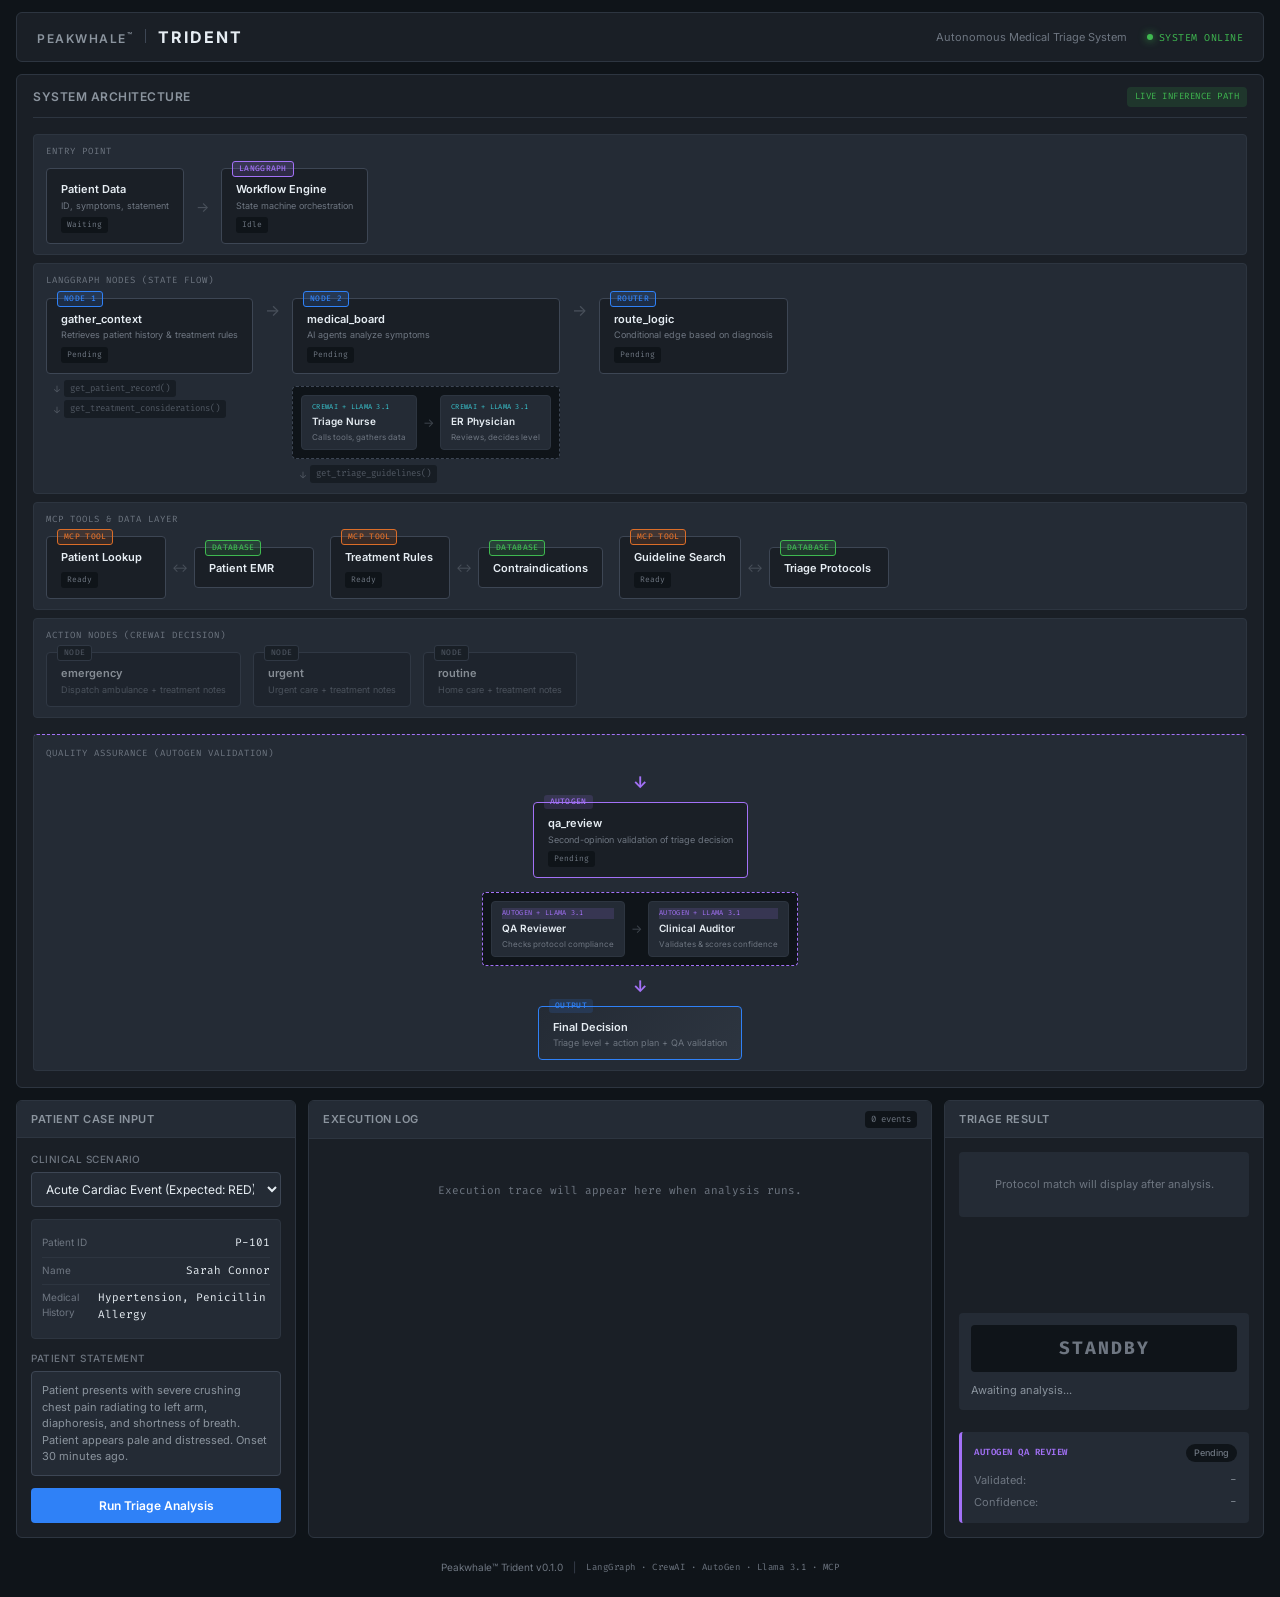
==== src/trident/static/index.html @ a9dff7a3 "Replace the CrewAI and AutoGen pipeline with the new engine The old three-framework stack (LangGraph" ====
<!DOCTYPE html>
<html lang="en">

<head>
    <meta charset="UTF-8">
    <meta name="viewport" content="width=device-width, initial-scale=1.0">
    <title>Peakwhale™ Trident | AI Medical Triage</title>
    <link rel="stylesheet" href="style.css">
    <link href="https://fonts.googleapis.com/css2?family=Inter:wght@300;400;500;600;700&family=Fira+Code:wght@400;500&display=swap" rel="stylesheet">
</head>

<body>
    <div class="app-container">
        <!-- Header -->
        <header>
            <div class="brand">
                <span class="brand-name">PEAKWHALE<sup>™</sup></span>
                <span class="brand-divider"></span>
                <span class="product-name">TRIDENT</span>
            </div>
            <div class="header-meta">
                <span class="header-desc">Autonomous Medical Triage System</span>
                <div class="system-status">
                    <span class="status-light"></span>
                    <span class="status-text">System Online</span>
                </div>
            </div>
        </header>

        <!-- Main Content -->
        <main>
            <!-- Top: Architecture Diagram -->
            <section class="architecture-section">
                <div class="section-title">
                    <h2>System Architecture</h2>
                    <span class="section-badge">Live Inference Path</span>
                </div>

                <div class="architecture-diagram">
                    <!-- Layer 1: Input & Orchestrator -->
                    <div class="arch-layer">
                        <div class="layer-label">Entry Point</div>
                        <div class="layer-content">
                            <div class="arch-block input-block" id="block-input">
                                <div class="block-header">Patient Data</div>
                                <div class="block-desc">ID, symptoms, statement</div>
                                <div class="block-status" id="status-input">Waiting</div>
                            </div>
                            
                            <div class="flow-arrow">→</div>
                            
                            <div class="arch-block orchestrator-block" id="block-orchestrator">
                                <div class="block-tag">LangGraph</div>
                                <div class="block-header">Workflow Engine</div>
                                <div class="block-desc">State machine orchestration</div>
                                <div class="block-status" id="status-orchestrator">Idle</div>
                            </div>
                        </div>
                    </div>

                    <!-- Layer 2: LangGraph Nodes -->
                    <div class="arch-layer nodes-layer">
                        <div class="layer-label">LangGraph Nodes (State Flow)</div>
                        <div class="layer-content nodes-content">
                            <!-- Node 1: Gather Context -->
                            <div class="node-group">
                                <div class="arch-block node-block" id="block-node-context">
                                    <div class="block-tag node-tag">Node 1</div>
                                    <div class="block-header">gather_context</div>
                                    <div class="block-desc">Retrieves patient history & treatment rules</div>
                                    <div class="block-status" id="status-node-context">Pending</div>
                                </div>
                                <div class="node-calls">
                                    <div class="call-item" id="call-patient-record">
                                        <span class="call-arrow">↓</span>
                                        <span class="call-name">get_patient_record()</span>
                                    </div>
                                    <div class="call-item" id="call-treatment">
                                        <span class="call-arrow">↓</span>
                                        <span class="call-name">get_treatment_considerations()</span>
                                    </div>
                                </div>
                            </div>

                            <div class="flow-arrow node-arrow">→</div>

                            <!-- Node 2: Medical Board -->
                            <div class="node-group medical-board-group">
                                <div class="arch-block node-block" id="block-node-medical">
                                    <div class="block-tag node-tag">Node 2</div>
                                    <div class="block-header">medical_board</div>
                                    <div class="block-desc">AI agents analyze symptoms</div>
                                    <div class="block-status" id="status-node-medical">Pending</div>
                                </div>
                                <div class="agents-box">
                                    <div class="agent-item" id="agent-nurse">
                                        <div class="agent-tag">CrewAI + Llama 3.1</div>
                                        <div class="agent-name">Triage Nurse</div>
                                        <div class="agent-desc">Calls tools, gathers data</div>
                                    </div>
                                    <div class="agent-arrow">→</div>
                                    <div class="agent-item" id="agent-doctor">
                                        <div class="agent-tag">CrewAI + Llama 3.1</div>
                                        <div class="agent-name">ER Physician</div>
                                        <div class="agent-desc">Reviews, decides level</div>
                                    </div>
                                </div>
                                <div class="node-calls">
                                    <div class="call-item" id="call-guidelines">
                                        <span class="call-arrow">↓</span>
                                        <span class="call-name">get_triage_guidelines()</span>
                                    </div>
                                </div>
                            </div>

                            <div class="flow-arrow node-arrow">→</div>

                            <!-- Node 3: Router -->
                            <div class="node-group">
                                <div class="arch-block node-block router-block" id="block-node-router">
                                    <div class="block-tag node-tag">Router</div>
                                    <div class="block-header">route_logic</div>
                                    <div class="block-desc">Conditional edge based on diagnosis</div>
                                    <div class="block-status" id="status-node-router">Pending</div>
                                </div>
                            </div>
                        </div>
                    </div>

                    <!-- Layer 3: MCP Tools & Databases -->
                    <div class="arch-layer tools-layer">
                        <div class="layer-label">MCP Tools & Data Layer</div>
                        <div class="layer-content tools-content">
                            <div class="tool-group">
                                <div class="arch-block tool-block" id="block-tool-patient">
                                    <div class="block-tag tool-tag">MCP Tool</div>
                                    <div class="block-header">Patient Lookup</div>
                                    <div class="block-status" id="status-tool-patient">Ready</div>
                                </div>
                                <div class="db-arrow">↔</div>
                                <div class="arch-block db-block" id="block-db-patient">
                                    <div class="block-tag db-tag">Database</div>
                                    <div class="block-header">Patient EMR</div>
                                </div>
                            </div>

                            <div class="tool-group">
                                <div class="arch-block tool-block" id="block-tool-treatment">
                                    <div class="block-tag tool-tag">MCP Tool</div>
                                    <div class="block-header">Treatment Rules</div>
                                    <div class="block-status" id="status-tool-treatment">Ready</div>
                                </div>
                                <div class="db-arrow">↔</div>
                                <div class="arch-block db-block" id="block-db-treatment">
                                    <div class="block-tag db-tag">Database</div>
                                    <div class="block-header">Contraindications</div>
                                </div>
                            </div>

                            <div class="tool-group">
                                <div class="arch-block tool-block" id="block-tool-guidelines">
                                    <div class="block-tag tool-tag">MCP Tool</div>
                                    <div class="block-header">Guideline Search</div>
                                    <div class="block-status" id="status-tool-guidelines">Ready</div>
                                </div>
                                <div class="db-arrow">↔</div>
                                <div class="arch-block db-block" id="block-db-guidelines">
                                    <div class="block-tag db-tag">Database</div>
                                    <div class="block-header">Triage Protocols</div>
                                </div>
                            </div>
                        </div>
                    </div>

                    <!-- Layer 4: Action Nodes -->
                    <div class="arch-layer output-layer">
                        <div class="layer-label">Action Nodes (CrewAI Decision)</div>
                        <div class="layer-content output-content">
                            <div class="arch-block action-block red-action" id="block-action-red">
                                <div class="block-tag action-tag">Node</div>
                                <div class="block-header">emergency</div>
                                <div class="block-desc">Dispatch ambulance + treatment notes</div>
                            </div>
                            <div class="arch-block action-block yellow-action" id="block-action-yellow">
                                <div class="block-tag action-tag">Node</div>
                                <div class="block-header">urgent</div>
                                <div class="block-desc">Urgent care + treatment notes</div>
                            </div>
                            <div class="arch-block action-block green-action" id="block-action-green">
                                <div class="block-tag action-tag">Node</div>
                                <div class="block-header">routine</div>
                                <div class="block-desc">Home care + treatment notes</div>
                            </div>
                        </div>
                    </div>

                    <!-- Layer 5: AutoGen QA Review -->
                    <div class="arch-layer qa-layer">
                        <div class="layer-label">Quality Assurance (AutoGen Validation)</div>
                        <div class="layer-content qa-content">
                            <div class="qa-flow-arrow">↓</div>
                            <div class="node-group qa-group">
                                <div class="arch-block node-block qa-block" id="block-qa-review">
                                    <div class="block-tag autogen-tag">AutoGen</div>
                                    <div class="block-header">qa_review</div>
                                    <div class="block-desc">Second-opinion validation of triage decision</div>
                                    <div class="block-status" id="status-qa-review">Pending</div>
                                </div>
                                <div class="agents-box autogen-agents">
                                    <div class="agent-item" id="agent-qa-reviewer">
                                        <div class="agent-tag autogen-agent-tag">AutoGen + Llama 3.1</div>
                                        <div class="agent-name">QA Reviewer</div>
                                        <div class="agent-desc">Checks protocol compliance</div>
                                    </div>
                                    <div class="agent-arrow">→</div>
                                    <div class="agent-item" id="agent-auditor">
                                        <div class="agent-tag autogen-agent-tag">AutoGen + Llama 3.1</div>
                                        <div class="agent-name">Clinical Auditor</div>
                                        <div class="agent-desc">Validates & scores confidence</div>
                                    </div>
                                </div>
                            </div>
                            <div class="qa-flow-arrow">↓</div>
                            <div class="arch-block output-block" id="block-output">
                                <div class="block-tag output-tag">Output</div>
                                <div class="block-header">Final Decision</div>
                                <div class="block-desc">Triage level + action plan + QA validation</div>
                            </div>
                        </div>
                    </div>
                </div>
            </section>

            <!-- Bottom: Control & Results -->
            <section class="control-section">
                <!-- Left: Input Controls -->
                <div class="panel input-panel">
                    <div class="panel-header">
                        <h3>Patient Case Input</h3>
                    </div>
                    <div class="panel-content">
                        <div class="form-group">
                            <label>Clinical Scenario</label>
                            <select id="scenario-select">
                                <option value="cardiac">Acute Cardiac Event (Expected: RED)</option>
                                <option value="respiratory">Respiratory Distress (Expected: YELLOW)</option>
                                <option value="dermatology">Dermatological Issue (Expected: GREEN)</option>
                            </select>
                        </div>

                        <div class="patient-card">
                            <div class="patient-row">
                                <span class="patient-label">Patient ID</span>
                                <span class="patient-value" id="display-patient-id">P-101</span>
                            </div>
                            <div class="patient-row">
                                <span class="patient-label">Name</span>
                                <span class="patient-value" id="display-patient-name">Sarah Connor</span>
                            </div>
                            <div class="patient-row">
                                <span class="patient-label">Medical History</span>
                                <span class="patient-value" id="display-patient-history">Hypertension, Penicillin Allergy</span>
                            </div>
                        </div>

                        <div class="form-group">
                            <label>Patient Statement</label>
                            <div class="statement-box" id="symptoms-text">
                                Select a scenario to view patient statement...
                            </div>
                        </div>

                        <button id="analyze-btn" class="primary-btn">
                            Run Triage Analysis
                        </button>
                    </div>
                </div>

                <!-- Center: Execution Log -->
                <div class="panel log-panel">
                    <div class="panel-header">
                        <h3>Execution Log</h3>
                        <span class="log-badge" id="log-count">0 events</span>
                    </div>
                    <div class="panel-content">
                        <div class="log-container" id="log-container">
                            <div class="log-empty">
                                Execution trace will appear here when analysis runs.
                            </div>
                        </div>
                    </div>
                </div>

                <!-- Right: Results -->
                <div class="panel results-panel">
                    <div class="panel-header">
                        <h3>Triage Result</h3>
                    </div>
                    <div class="panel-content">
                        <div class="result-protocol" id="result-protocol">
                            <div class="protocol-empty">
                                Protocol match will display after analysis.
                            </div>
                        </div>

                        <div class="result-decision" id="result-decision">
                            <div class="decision-level" id="decision-level">STANDBY</div>
                            <div class="decision-action" id="decision-action">
                                Awaiting analysis...
                            </div>
                        </div>

                        <!-- AutoGen QA Review Result -->
                        <div class="qa-result" id="qa-result">
                            <div class="qa-header">
                                <span class="qa-label">AutoGen QA Review</span>
                                <span class="qa-badge" id="qa-badge">Pending</span>
                            </div>
                            <div class="qa-details">
                                <div class="qa-row">
                                    <span class="qa-field">Validated:</span>
                                    <span class="qa-value" id="qa-validated">-</span>
                                </div>
                                <div class="qa-row">
                                    <span class="qa-field">Confidence:</span>
                                    <span class="qa-value" id="qa-confidence">-</span>
                                </div>
                            </div>
                        </div>
                    </div>
                </div>
            </section>
        </main>

        <!-- Footer -->
        <footer>
            <span class="footer-text">Peakwhale™ Trident v0.1.0</span>
            <span class="footer-divider">|</span>
            <span class="footer-tech">LangGraph · CrewAI · AutoGen · Llama 3.1 · MCP</span>
        </footer>
    </div>

    <script src="app.js"></script>
</body>

</html>
---- src/trident/static/style.css ----
:root {
    --bg-primary: #0f1419;
    --bg-secondary: #1a1f26;
    --bg-tertiary: #242b35;
    --bg-elevated: #2d3540;
    
    --border-primary: #3d4654;
    --border-secondary: #2d3540;
    
    --text-primary: #e6edf3;
    --text-secondary: #8b949e;
    --text-muted: #6e7681;
    
    --accent-blue: #2f81f7;
    --accent-blue-dim: rgba(47, 129, 247, 0.15);
    
    --status-red: #f85149;
    --status-red-dim: rgba(248, 81, 73, 0.15);
    --status-yellow: #d29922;
    --status-yellow-dim: rgba(210, 153, 34, 0.15);
    --status-green: #3fb950;
    --status-green-dim: rgba(63, 185, 80, 0.15);
    
    --tag-purple: #a371f7;
    --tag-purple-dim: rgba(163, 113, 247, 0.15);
    --tag-cyan: #39c5cf;
    --tag-cyan-dim: rgba(57, 197, 207, 0.15);
    --tag-orange: #db6d28;
    --tag-orange-dim: rgba(219, 109, 40, 0.15);
    
    --font-sans: 'Inter', -apple-system, BlinkMacSystemFont, sans-serif;
    --font-mono: 'Fira Code', 'Consolas', monospace;
    
    --radius: 6px;
    --radius-sm: 4px;
}

* {
    box-sizing: border-box;
    margin: 0;
    padding: 0;
}

body {
    background: var(--bg-primary);
    color: var(--text-primary);
    font-family: var(--font-sans);
    font-size: 14px;
    line-height: 1.5;
    min-height: 100vh;
}

.app-container {
    max-width: 1800px;
    margin: 0 auto;
    padding: 12px 16px;
    min-height: 100vh;
    display: flex;
    flex-direction: column;
    gap: 12px;
}

/* Header */
header {
    display: flex;
    justify-content: space-between;
    align-items: center;
    padding: 12px 20px;
    background: var(--bg-secondary);
    border: 1px solid var(--border-secondary);
    border-radius: var(--radius);
}

.brand {
    display: flex;
    align-items: baseline;
    gap: 8px;
}

.brand-name {
    font-size: 12px;
    font-weight: 600;
    letter-spacing: 1.5px;
    color: var(--text-secondary);
}

.brand-name sup {
    font-size: 8px;
    vertical-align: super;
}

.brand-divider {
    width: 1px;
    height: 14px;
    background: var(--border-primary);
    margin: 0 4px;
}

.product-name {
    font-size: 16px;
    font-weight: 700;
    letter-spacing: 2px;
    color: var(--text-primary);
}

.header-meta {
    display: flex;
    align-items: center;
    gap: 20px;
}

.header-desc {
    font-size: 11px;
    color: var(--text-muted);
}

.system-status {
    display: flex;
    align-items: center;
    gap: 6px;
}

.status-light {
    width: 6px;
    height: 6px;
    background: var(--status-green);
    border-radius: 50%;
    box-shadow: 0 0 8px var(--status-green);
}

.status-text {
    font-family: var(--font-mono);
    font-size: 10px;
    color: var(--status-green);
    text-transform: uppercase;
    letter-spacing: 0.5px;
}

/* Main */
main {
    flex: 1;
    display: flex;
    flex-direction: column;
    gap: 12px;
}

/* Architecture Section */
.architecture-section {
    background: var(--bg-secondary);
    border: 1px solid var(--border-secondary);
    border-radius: var(--radius);
    padding: 12px 16px;
}

.section-title {
    display: flex;
    align-items: center;
    justify-content: space-between;
    margin-bottom: 12px;
    padding-bottom: 10px;
    border-bottom: 1px solid var(--border-secondary);
}

.section-title h2 {
    font-size: 12px;
    font-weight: 600;
    color: var(--text-secondary);
    text-transform: uppercase;
    letter-spacing: 0.5px;
}

.section-badge {
    font-family: var(--font-mono);
    font-size: 9px;
    padding: 3px 8px;
    background: var(--status-green-dim);
    color: var(--status-green);
    border-radius: var(--radius-sm);
    text-transform: uppercase;
    letter-spacing: 0.5px;
}

/* Architecture Diagram - Layered */
.architecture-diagram {
    display: flex;
    flex-direction: column;
    gap: 8px;
    overflow-x: auto;
    padding: 4px 0;
}

.arch-layer {
    display: flex;
    flex-direction: column;
    gap: 6px;
    padding: 10px 12px;
    background: var(--bg-tertiary);
    border-radius: var(--radius-sm);
    border: 1px solid var(--border-secondary);
}

.layer-label {
    font-family: var(--font-mono);
    font-size: 9px;
    color: var(--text-muted);
    text-transform: uppercase;
    letter-spacing: 1px;
    margin-bottom: 4px;
}

.layer-content {
    display: flex;
    align-items: center;
    gap: 12px;
    flex-wrap: wrap;
}

/* Blocks Base */
.arch-block {
    position: relative;
    background: var(--bg-secondary);
    border: 1px solid var(--border-primary);
    border-radius: var(--radius-sm);
    padding: 10px 14px;
    min-width: 120px;
    transition: all 0.2s ease;
}

.arch-block.active {
    border-color: var(--accent-blue);
    box-shadow: 0 0 0 1px var(--accent-blue), 0 0 15px var(--accent-blue-dim);
}

.block-tag {
    position: absolute;
    top: -8px;
    left: 10px;
    font-family: var(--font-mono);
    font-size: 8px;
    font-weight: 500;
    padding: 1px 6px;
    border-radius: 3px;
    text-transform: uppercase;
    letter-spacing: 0.3px;
}

.block-header {
    font-size: 11px;
    font-weight: 600;
    color: var(--text-primary);
    margin-top: 2px;
}

.block-desc {
    font-size: 9px;
    color: var(--text-muted);
    margin-top: 2px;
    line-height: 1.3;
}

.block-status {
    font-family: var(--font-mono);
    font-size: 8px;
    color: var(--text-muted);
    margin-top: 6px;
    padding: 2px 6px;
    background: var(--bg-primary);
    border-radius: 3px;
    display: inline-block;
}

.arch-block.active .block-status {
    background: var(--accent-blue-dim);
    color: var(--accent-blue);
}

/* Block Types */
.orchestrator-block .block-tag {
    background: var(--tag-purple-dim);
    border: 1px solid var(--tag-purple);
    color: var(--tag-purple);
}

.node-block .block-tag.node-tag {
    background: var(--accent-blue-dim);
    border: 1px solid var(--accent-blue);
    color: var(--accent-blue);
}

.router-block .block-tag {
    background: var(--tag-cyan-dim);
    border: 1px solid var(--tag-cyan);
    color: var(--tag-cyan);
}

.tool-block .block-tag.tool-tag {
    background: var(--tag-orange-dim);
    border: 1px solid var(--tag-orange);
    color: var(--tag-orange);
}

.db-block .block-tag.db-tag {
    background: var(--status-green-dim);
    border: 1px solid var(--status-green);
    color: var(--status-green);
}

.action-block .block-tag.action-tag {
    background: var(--bg-primary);
    border: 1px solid var(--border-primary);
    color: var(--text-muted);
}

/* Flow Arrows */
.flow-arrow {
    font-size: 14px;
    color: var(--text-muted);
    opacity: 0.5;
}

.flow-arrow.active {
    color: var(--accent-blue);
    opacity: 1;
}

.node-arrow {
    font-size: 16px;
}

/* Nodes Layer */
.nodes-content {
    align-items: flex-start;
}

.node-group {
    display: flex;
    flex-direction: column;
    gap: 6px;
}

.node-calls {
    display: flex;
    flex-direction: column;
    gap: 3px;
    padding-left: 8px;
}

.call-item {
    display: flex;
    align-items: center;
    gap: 4px;
    font-family: var(--font-mono);
    font-size: 9px;
    color: var(--text-muted);
    opacity: 0.6;
    transition: all 0.2s;
}

.call-item.active {
    color: var(--tag-orange);
    opacity: 1;
}

.call-arrow {
    font-size: 10px;
}

.call-name {
    background: var(--bg-primary);
    padding: 2px 6px;
    border-radius: 3px;
}

/* Agents Box */
.agents-box {
    display: flex;
    align-items: center;
    gap: 6px;
    margin-top: 6px;
    padding: 8px;
    background: var(--bg-primary);
    border-radius: var(--radius-sm);
    border: 1px dashed var(--border-primary);
}

.agent-item {
    padding: 6px 10px;
    background: var(--bg-tertiary);
    border-radius: var(--radius-sm);
    border: 1px solid var(--border-secondary);
    min-width: 100px;
    transition: all 0.2s;
}

.agent-item.active {
    border-color: var(--tag-cyan);
    box-shadow: 0 0 10px var(--tag-cyan-dim);
}

.agent-tag {
    font-family: var(--font-mono);
    font-size: 7px;
    color: var(--tag-cyan);
    text-transform: uppercase;
    letter-spacing: 0.3px;
    margin-bottom: 2px;
}

.agent-name {
    font-size: 10px;
    font-weight: 600;
    color: var(--text-primary);
}

.agent-desc {
    font-size: 8px;
    color: var(--text-muted);
    margin-top: 2px;
}

.agent-arrow {
    font-size: 12px;
    color: var(--text-muted);
    opacity: 0.5;
}

.agent-arrow.active {
    color: var(--tag-cyan);
    opacity: 1;
}

/* Tools Layer */
.tools-content {
    gap: 16px;
}

.tool-group {
    display: flex;
    align-items: center;
    gap: 6px;
}

.db-arrow {
    font-size: 12px;
    color: var(--text-muted);
    opacity: 0.5;
}

.tool-group.active .db-arrow {
    color: var(--accent-blue);
    opacity: 1;
}

/* Output Layer */
.output-content {
    gap: 12px;
}

.action-block {
    min-width: 140px;
    opacity: 0.5;
    transition: all 0.2s;
}

.action-block.active {
    opacity: 1;
}

.red-action.active {
    border-color: var(--status-red);
    box-shadow: 0 0 15px var(--status-red-dim);
}
.red-action.active .block-header { color: var(--status-red); }

.yellow-action.active {
    border-color: var(--status-yellow);
    box-shadow: 0 0 15px var(--status-yellow-dim);
}
.yellow-action.active .block-header { color: var(--status-yellow); }

.green-action.active {
    border-color: var(--status-green);
    box-shadow: 0 0 15px var(--status-green-dim);
}
.green-action.active .block-header { color: var(--status-green); }

/* Control Section */
.control-section {
    flex: 1;
    display: grid;
    grid-template-columns: 300px 1fr 340px;
    gap: 12px;
    min-height: 0;
}

/* Panels */
.panel {
    background: var(--bg-secondary);
    border: 1px solid var(--border-secondary);
    border-radius: var(--radius);
    display: flex;
    flex-direction: column;
    overflow: hidden;
}

.panel-header {
    display: flex;
    justify-content: space-between;
    align-items: center;
    padding: 10px 14px;
    background: var(--bg-tertiary);
    border-bottom: 1px solid var(--border-secondary);
}

.panel-header h3 {
    font-size: 11px;
    font-weight: 600;
    color: var(--text-secondary);
    text-transform: uppercase;
    letter-spacing: 0.5px;
}

.panel-content {
    flex: 1;
    padding: 14px;
    overflow-y: auto;
}

/* Input Panel */
.input-panel .panel-content {
    display: flex;
    flex-direction: column;
    gap: 12px;
}

.form-group {
    display: flex;
    flex-direction: column;
    gap: 5px;
}

.form-group label {
    font-size: 10px;
    font-weight: 500;
    color: var(--text-muted);
    text-transform: uppercase;
    letter-spacing: 0.5px;
}

.form-group select {
    padding: 8px 10px;
    background: var(--bg-tertiary);
    border: 1px solid var(--border-primary);
    border-radius: var(--radius-sm);
    color: var(--text-primary);
    font-family: var(--font-sans);
    font-size: 12px;
    cursor: pointer;
}

.form-group select:focus {
    outline: none;
    border-color: var(--accent-blue);
}

.patient-card {
    background: var(--bg-tertiary);
    border: 1px solid var(--border-secondary);
    border-radius: var(--radius-sm);
    padding: 10px;
}

.patient-row {
    display: flex;
    justify-content: space-between;
    padding: 5px 0;
    border-bottom: 1px solid var(--border-secondary);
}

.patient-row:last-child {
    border-bottom: none;
}

.patient-label {
    font-size: 10px;
    color: var(--text-muted);
}

.patient-value {
    font-size: 11px;
    color: var(--text-primary);
    font-family: var(--font-mono);
}

.statement-box {
    padding: 10px;
    background: var(--bg-tertiary);
    border: 1px solid var(--border-primary);
    border-radius: var(--radius-sm);
    font-size: 11px;
    line-height: 1.5;
    color: var(--text-secondary);
    min-height: 70px;
}

.primary-btn {
    padding: 10px 14px;
    background: var(--accent-blue);
    border: none;
    border-radius: var(--radius-sm);
    color: white;
    font-family: var(--font-sans);
    font-size: 12px;
    font-weight: 600;
    cursor: pointer;
    transition: all 0.15s;
}

.primary-btn:hover:not(:disabled) {
    background: #1a6edc;
}

.primary-btn:disabled {
    opacity: 0.5;
    cursor: not-allowed;
}

/* Log Panel */
.log-badge {
    font-family: var(--font-mono);
    font-size: 9px;
    padding: 2px 6px;
    background: var(--bg-primary);
    color: var(--text-muted);
    border-radius: var(--radius-sm);
}

.log-container {
    font-family: var(--font-mono);
    font-size: 10px;
    display: flex;
    flex-direction: column;
    gap: 3px;
}

.log-empty {
    color: var(--text-muted);
    text-align: center;
    padding: 30px 16px;
    font-size: 11px;
}

.log-entry {
    display: flex;
    gap: 6px;
    padding: 5px 8px;
    background: var(--bg-tertiary);
    border-radius: var(--radius-sm);
    border-left: 2px solid var(--border-primary);
}

.log-entry.node { border-left-color: var(--accent-blue); }
.log-entry.orchestrator { border-left-color: var(--tag-purple); }
.log-entry.agent { border-left-color: var(--tag-cyan); }
.log-entry.tool { border-left-color: var(--tag-orange); }
.log-entry.data { border-left-color: var(--status-green); }
.log-entry.decision { border-left-color: var(--status-red); }
.log-entry.autogen { border-left-color: var(--tag-purple); }

.log-time {
    color: var(--text-muted);
    min-width: 45px;
}

.log-source {
    font-weight: 500;
    min-width: 90px;
}

.log-entry.node .log-source { color: var(--accent-blue); }
.log-entry.orchestrator .log-source { color: var(--tag-purple); }
.log-entry.agent .log-source { color: var(--tag-cyan); }
.log-entry.tool .log-source { color: var(--tag-orange); }
.log-entry.data .log-source { color: var(--status-green); }
.log-entry.decision .log-source { color: var(--status-red); }
.log-entry.autogen .log-source { color: var(--tag-purple); }

.log-message {
    color: var(--text-secondary);
    flex: 1;
}

/* Results Panel */
.results-panel .panel-content {
    display: flex;
    flex-direction: column;
    gap: 12px;
}

.result-protocol {
    flex: 1;
}

.protocol-empty {
    color: var(--text-muted);
    font-size: 11px;
    text-align: center;
    padding: 24px 16px;
    background: var(--bg-tertiary);
    border-radius: var(--radius-sm);
}

.protocol-card {
    background: var(--bg-tertiary);
    border-radius: var(--radius-sm);
    padding: 12px;
    border-left: 3px solid var(--border-primary);
}

.protocol-card.red { border-left-color: var(--status-red); }
.protocol-card.yellow { border-left-color: var(--status-yellow); }
.protocol-card.green { border-left-color: var(--status-green); }

.protocol-title {
    font-family: var(--font-mono);
    font-size: 10px;
    font-weight: 600;
    margin-bottom: 6px;
    text-transform: uppercase;
    letter-spacing: 0.5px;
}

.protocol-card.red .protocol-title { color: var(--status-red); }
.protocol-card.yellow .protocol-title { color: var(--status-yellow); }
.protocol-card.green .protocol-title { color: var(--status-green); }

.protocol-text {
    font-size: 11px;
    color: var(--text-secondary);
    line-height: 1.4;
    margin-bottom: 10px;
}

.protocol-criteria {
    display: flex;
    flex-direction: column;
    gap: 3px;
}

.criteria-label {
    font-size: 9px;
    color: var(--text-muted);
    text-transform: uppercase;
    letter-spacing: 0.5px;
    margin-bottom: 3px;
}

.criteria-item {
    display: flex;
    align-items: center;
    gap: 5px;
    font-size: 10px;
    color: var(--text-secondary);
}

.criteria-check {
    color: var(--status-green);
    font-size: 9px;
}

/* Treatment Card */
.treatment-card {
    background: var(--bg-tertiary);
    border-radius: var(--radius-sm);
    padding: 12px;
    margin-top: 10px;
    border-left: 3px solid var(--tag-orange);
}

.treatment-title {
    font-family: var(--font-mono);
    font-size: 9px;
    font-weight: 600;
    margin-bottom: 8px;
    text-transform: uppercase;
    letter-spacing: 0.5px;
    color: var(--tag-orange);
}

.treatment-item {
    display: flex;
    align-items: flex-start;
    gap: 5px;
    font-size: 10px;
    color: var(--text-secondary);
    margin-bottom: 3px;
    line-height: 1.3;
}

.treatment-bullet {
    color: var(--tag-orange);
    font-weight: bold;
}

/* Result Decision */
.result-decision {
    background: var(--bg-tertiary);
    border-radius: var(--radius-sm);
    padding: 12px;
}

.decision-level {
    font-family: var(--font-mono);
    font-size: 18px;
    font-weight: 700;
    letter-spacing: 2px;
    text-align: center;
    padding: 10px;
    background: var(--bg-primary);
    border-radius: var(--radius-sm);
    color: var(--text-muted);
    margin-bottom: 10px;
}

.result-decision.status-red .decision-level {
    background: var(--status-red-dim);
    color: var(--status-red);
}

.result-decision.status-yellow .decision-level {
    background: var(--status-yellow-dim);
    color: var(--status-yellow);
}

.result-decision.status-green .decision-level {
    background: var(--status-green-dim);
    color: var(--status-green);
}

.decision-action {
    font-size: 11px;
    color: var(--text-secondary);
    line-height: 1.5;
}

/* AutoGen QA Review Result */
.qa-result {
    background: var(--bg-tertiary);
    border-radius: var(--radius-sm);
    padding: 12px;
    margin-top: 10px;
    border-left: 3px solid var(--tag-purple);
}

.qa-header {
    display: flex;
    justify-content: space-between;
    align-items: center;
    margin-bottom: 10px;
}

.qa-label {
    font-family: var(--font-mono);
    font-size: 9px;
    font-weight: 600;
    text-transform: uppercase;
    letter-spacing: 0.5px;
    color: var(--tag-purple);
}

.qa-badge {
    font-size: 9px;
    font-weight: 500;
    padding: 2px 8px;
    border-radius: 10px;
    background: var(--bg-primary);
    color: var(--text-muted);
}

.qa-badge.validated {
    background: var(--status-green-dim);
    color: var(--status-green);
}

.qa-badge.needs-review {
    background: var(--status-yellow-dim);
    color: var(--status-yellow);
}

.qa-details {
    display: flex;
    flex-direction: column;
    gap: 6px;
}

.qa-row {
    display: flex;
    justify-content: space-between;
    font-size: 11px;
}

.qa-field {
    color: var(--text-muted);
}

.qa-value {
    color: var(--text-secondary);
    font-family: var(--font-mono);
}

.qa-value.high { color: var(--status-green); }
.qa-value.medium { color: var(--status-yellow); }
.qa-value.low { color: var(--status-red); }

/* AutoGen Architecture Styles */
.qa-layer {
    border-top: 1px dashed var(--tag-purple);
    padding-top: 12px;
    margin-top: 8px;
}

.qa-content {
    flex-direction: column;
    align-items: center;
    gap: 8px;
}

.qa-flow-arrow {
    color: var(--tag-purple);
    font-size: 16px;
    font-weight: bold;
}

.qa-group {
    display: flex;
    flex-direction: column;
    align-items: center;
    gap: 8px;
}

.qa-block {
    border-color: var(--tag-purple) !important;
}

.autogen-tag {
    background: var(--tag-purple-dim) !important;
    color: var(--tag-purple) !important;
}

.autogen-agents {
    border-color: var(--tag-purple);
}

.autogen-agent-tag {
    background: var(--tag-purple-dim) !important;
    color: var(--tag-purple) !important;
}

.output-block {
    background: linear-gradient(135deg, var(--bg-tertiary), var(--bg-elevated));
    border: 1px solid var(--accent-blue);
}

.output-tag {
    background: var(--accent-blue-dim) !important;
    color: var(--accent-blue) !important;
}

/* Footer */
footer {
    display: flex;
    justify-content: center;
    align-items: center;
    gap: 10px;
    padding: 10px;
    font-size: 10px;
    color: var(--text-muted);
}

.footer-divider {
    color: var(--border-primary);
}

.footer-tech {
    font-family: var(--font-mono);
    font-size: 9px;
    letter-spacing: 0.5px;
}

/* Scrollbar */
::-webkit-scrollbar {
    width: 5px;
    height: 5px;
}

::-webkit-scrollbar-track {
    background: var(--bg-primary);
}

::-webkit-scrollbar-thumb {
    background: var(--border-primary);
    border-radius: 3px;
}

/* Responsive */
@media (max-width: 1400px) {
    .control-section {
        grid-template-columns: 280px 1fr 320px;
    }
}

@media (max-width: 1200px) {
    .control-section {
        grid-template-columns: 1fr 1fr;
        grid-template-rows: auto auto;
    }
    
    .input-panel {
        grid-column: 1;
    }
    
    .results-panel {
        grid-column: 2;
    }
    
    .log-panel {
        grid-column: 1 / -1;
    }
    
    .layer-content {
        flex-wrap: wrap;
    }
}

@media (max-width: 768px) {
    .app-container {
        padding: 8px;
    }
    
    header {
        flex-direction: column;
        gap: 10px;
        text-align: center;
    }
    
    .header-meta {
        flex-direction: column;
        gap: 6px;
    }
    
    .control-section {
        grid-template-columns: 1fr;
    }
    
    .input-panel,
    .results-panel,
    .log-panel {
        grid-column: 1;
    }
    
    .architecture-diagram {
        font-size: 0.9em;
    }
    
    .agents-box {
        flex-direction: column;
    }
    
    .agent-arrow {
        transform: rotate(90deg);
    }
}
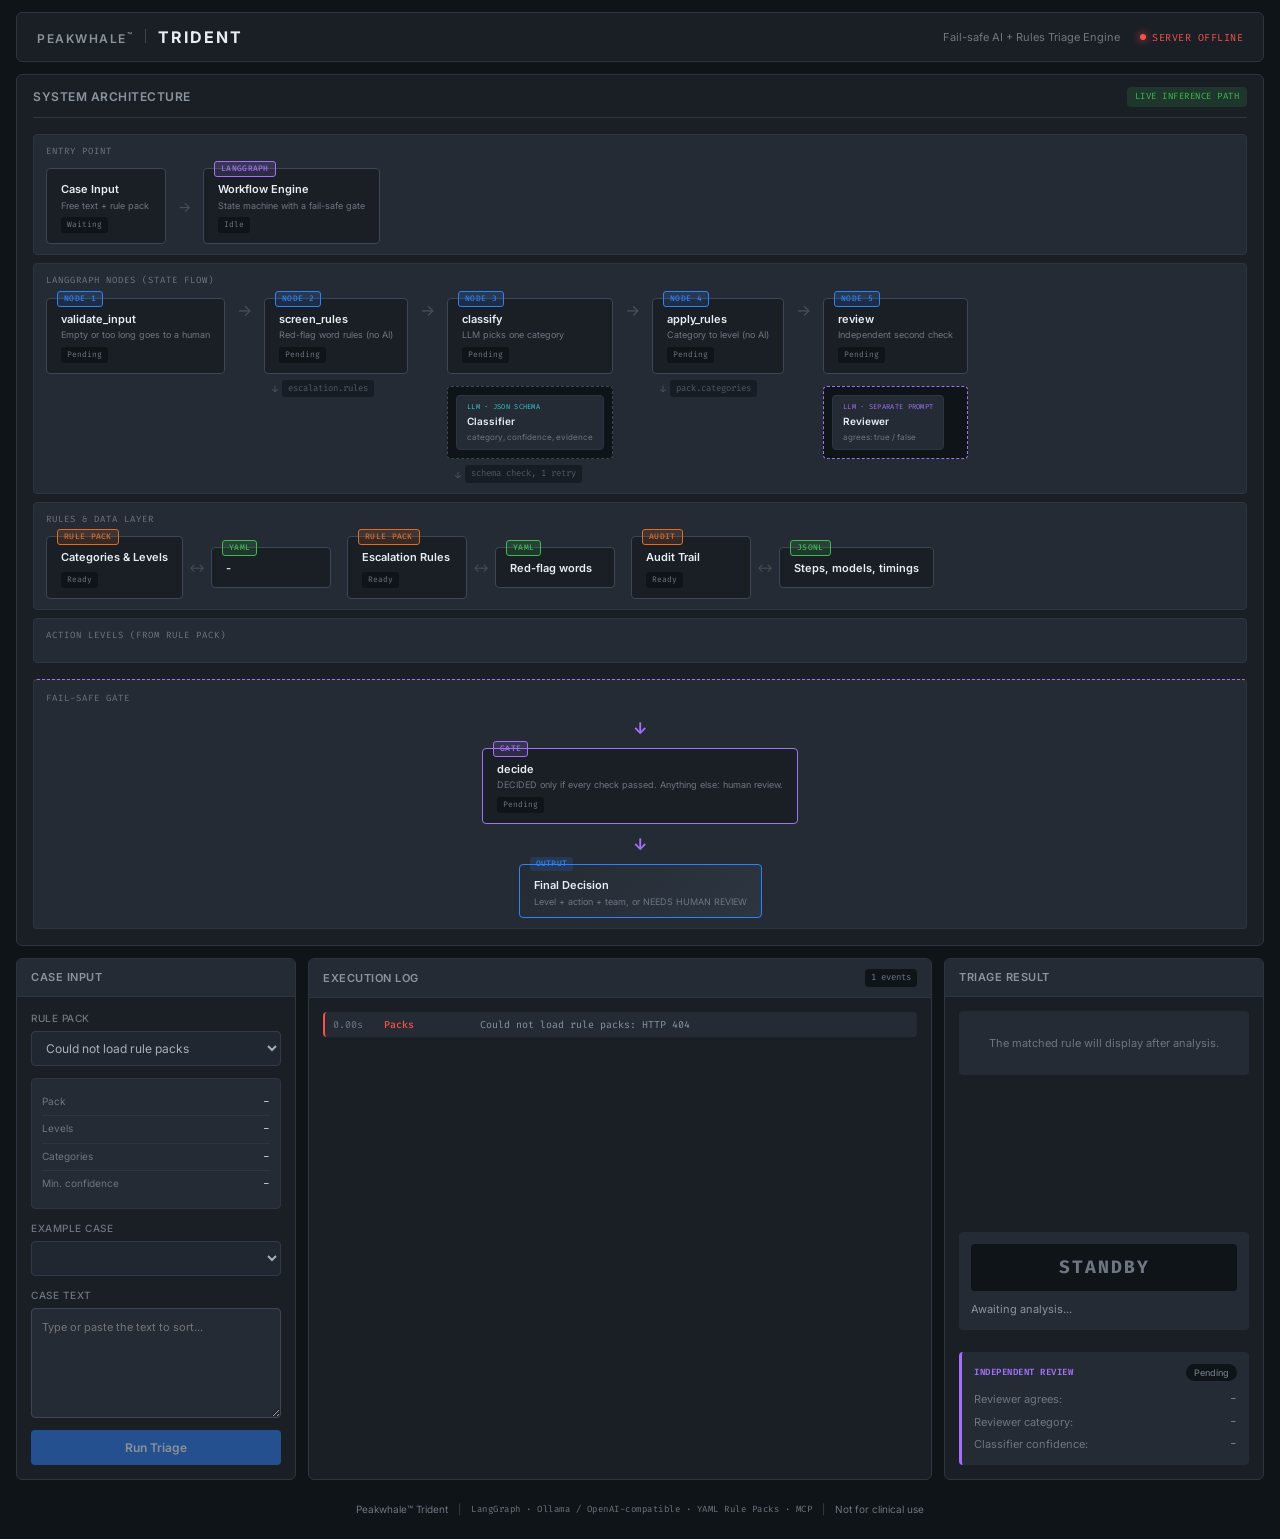
==== commit e35be2d3: "Update the web UI for rule packs and human review Same PeakWhale look. You can now pick a rule pack," ====
--- a/src/trident/static/index.html
+++ b/src/trident/static/index.html
@@ -4,7 +4,7 @@
 <head>
     <meta charset="UTF-8">
     <meta name="viewport" content="width=device-width, initial-scale=1.0">
-    <title>Peakwhale™ Trident | AI Medical Triage</title>
+    <title>Peakwhale™ Trident | AI + Rules Triage</title>
     <link rel="stylesheet" href="style.css">
     <link href="https://fonts.googleapis.com/css2?family=Inter:wght@300;400;500;600;700&family=Fira+Code:wght@400;500&display=swap" rel="stylesheet">
 </head>
@@ -19,13 +19,19 @@
                 <span class="product-name">TRIDENT</span>
             </div>
             <div class="header-meta">
-                <span class="header-desc">Autonomous Medical Triage System</span>
+                <span class="header-desc">Fail-safe AI + Rules Triage Engine</span>
                 <div class="system-status">
-                    <span class="status-light"></span>
-                    <span class="status-text">System Online</span>
+                    <span class="status-light" id="status-light"></span>
+                    <span class="status-text" id="status-text">Connecting...</span>
                 </div>
             </div>
         </header>
+
+        <!-- Shown for packs with a disclaimer, like the medical demo -->
+        <div class="disclaimer-banner" id="disclaimer-banner" hidden>
+            <span class="disclaimer-tag">Important</span>
+            <span class="disclaimer-text" id="disclaimer-text"></span>
+        </div>
 
         <!-- Main Content -->
         <main>
@@ -42,17 +48,17 @@
                         <div class="layer-label">Entry Point</div>
                         <div class="layer-content">
                             <div class="arch-block input-block" id="block-input">
-                                <div class="block-header">Patient Data</div>
-                                <div class="block-desc">ID, symptoms, statement</div>
+                                <div class="block-header">Case Input</div>
+                                <div class="block-desc">Free text + rule pack</div>
                                 <div class="block-status" id="status-input">Waiting</div>
                             </div>
-                            
+
                             <div class="flow-arrow">→</div>
-                            
+
                             <div class="arch-block orchestrator-block" id="block-orchestrator">
                                 <div class="block-tag">LangGraph</div>
                                 <div class="block-header">Workflow Engine</div>
-                                <div class="block-desc">State machine orchestration</div>
+                                <div class="block-desc">State machine with a fail-safe gate</div>
                                 <div class="block-status" id="status-orchestrator">Idle</div>
                             </div>
                         </div>
@@ -62,169 +68,162 @@
                     <div class="arch-layer nodes-layer">
                         <div class="layer-label">LangGraph Nodes (State Flow)</div>
                         <div class="layer-content nodes-content">
-                            <!-- Node 1: Gather Context -->
-                            <div class="node-group">
-                                <div class="arch-block node-block" id="block-node-context">
+                            <div class="node-group">
+                                <div class="arch-block node-block" id="block-node-validate_input">
                                     <div class="block-tag node-tag">Node 1</div>
-                                    <div class="block-header">gather_context</div>
-                                    <div class="block-desc">Retrieves patient history & treatment rules</div>
-                                    <div class="block-status" id="status-node-context">Pending</div>
+                                    <div class="block-header">validate_input</div>
+                                    <div class="block-desc">Empty or too long goes to a human</div>
+                                    <div class="block-status" id="status-node-validate_input">Pending</div>
+                                </div>
+                            </div>
+
+                            <div class="flow-arrow node-arrow">→</div>
+
+                            <div class="node-group">
+                                <div class="arch-block node-block" id="block-node-screen_rules">
+                                    <div class="block-tag node-tag">Node 2</div>
+                                    <div class="block-header">screen_rules</div>
+                                    <div class="block-desc">Red-flag word rules (no AI)</div>
+                                    <div class="block-status" id="status-node-screen_rules">Pending</div>
                                 </div>
                                 <div class="node-calls">
-                                    <div class="call-item" id="call-patient-record">
+                                    <div class="call-item" id="call-escalation">
                                         <span class="call-arrow">↓</span>
-                                        <span class="call-name">get_patient_record()</span>
-                                    </div>
-                                    <div class="call-item" id="call-treatment">
+                                        <span class="call-name">escalation.rules</span>
+                                    </div>
+                                </div>
+                            </div>
+
+                            <div class="flow-arrow node-arrow">→</div>
+
+                            <div class="node-group">
+                                <div class="arch-block node-block" id="block-node-classify">
+                                    <div class="block-tag node-tag">Node 3</div>
+                                    <div class="block-header">classify</div>
+                                    <div class="block-desc">LLM picks one category</div>
+                                    <div class="block-status" id="status-node-classify">Pending</div>
+                                </div>
+                                <div class="agents-box">
+                                    <div class="agent-item" id="agent-classifier">
+                                        <div class="agent-tag" id="agent-classifier-model">LLM · JSON schema</div>
+                                        <div class="agent-name">Classifier</div>
+                                        <div class="agent-desc">category, confidence, evidence</div>
+                                    </div>
+                                </div>
+                                <div class="node-calls">
+                                    <div class="call-item" id="call-schema">
                                         <span class="call-arrow">↓</span>
-                                        <span class="call-name">get_treatment_considerations()</span>
+                                        <span class="call-name">schema check, 1 retry</span>
                                     </div>
                                 </div>
                             </div>
 
                             <div class="flow-arrow node-arrow">→</div>
 
-                            <!-- Node 2: Medical Board -->
-                            <div class="node-group medical-board-group">
-                                <div class="arch-block node-block" id="block-node-medical">
-                                    <div class="block-tag node-tag">Node 2</div>
-                                    <div class="block-header">medical_board</div>
-                                    <div class="block-desc">AI agents analyze symptoms</div>
-                                    <div class="block-status" id="status-node-medical">Pending</div>
-                                </div>
-                                <div class="agents-box">
-                                    <div class="agent-item" id="agent-nurse">
-                                        <div class="agent-tag">CrewAI + Llama 3.1</div>
-                                        <div class="agent-name">Triage Nurse</div>
-                                        <div class="agent-desc">Calls tools, gathers data</div>
-                                    </div>
-                                    <div class="agent-arrow">→</div>
-                                    <div class="agent-item" id="agent-doctor">
-                                        <div class="agent-tag">CrewAI + Llama 3.1</div>
-                                        <div class="agent-name">ER Physician</div>
-                                        <div class="agent-desc">Reviews, decides level</div>
-                                    </div>
+                            <div class="node-group">
+                                <div class="arch-block node-block router-block" id="block-node-apply_rules">
+                                    <div class="block-tag node-tag">Node 4</div>
+                                    <div class="block-header">apply_rules</div>
+                                    <div class="block-desc">Category to level (no AI)</div>
+                                    <div class="block-status" id="status-node-apply_rules">Pending</div>
                                 </div>
                                 <div class="node-calls">
-                                    <div class="call-item" id="call-guidelines">
+                                    <div class="call-item" id="call-pack">
                                         <span class="call-arrow">↓</span>
-                                        <span class="call-name">get_triage_guidelines()</span>
+                                        <span class="call-name">pack.categories</span>
                                     </div>
                                 </div>
                             </div>
 
                             <div class="flow-arrow node-arrow">→</div>
 
-                            <!-- Node 3: Router -->
-                            <div class="node-group">
-                                <div class="arch-block node-block router-block" id="block-node-router">
-                                    <div class="block-tag node-tag">Router</div>
-                                    <div class="block-header">route_logic</div>
-                                    <div class="block-desc">Conditional edge based on diagnosis</div>
-                                    <div class="block-status" id="status-node-router">Pending</div>
-                                </div>
-                            </div>
-                        </div>
-                    </div>
-
-                    <!-- Layer 3: MCP Tools & Databases -->
+                            <div class="node-group">
+                                <div class="arch-block node-block" id="block-node-review">
+                                    <div class="block-tag node-tag">Node 5</div>
+                                    <div class="block-header">review</div>
+                                    <div class="block-desc">Independent second check</div>
+                                    <div class="block-status" id="status-node-review">Pending</div>
+                                </div>
+                                <div class="agents-box review-agents">
+                                    <div class="agent-item" id="agent-reviewer">
+                                        <div class="agent-tag review-agent-tag" id="agent-reviewer-model">LLM · separate prompt</div>
+                                        <div class="agent-name">Reviewer</div>
+                                        <div class="agent-desc">agrees: true / false</div>
+                                    </div>
+                                </div>
+                            </div>
+                        </div>
+                    </div>
+
+                    <!-- Layer 3: Rules & Data -->
                     <div class="arch-layer tools-layer">
-                        <div class="layer-label">MCP Tools & Data Layer</div>
+                        <div class="layer-label">Rules &amp; Data Layer</div>
                         <div class="layer-content tools-content">
-                            <div class="tool-group">
-                                <div class="arch-block tool-block" id="block-tool-patient">
-                                    <div class="block-tag tool-tag">MCP Tool</div>
-                                    <div class="block-header">Patient Lookup</div>
-                                    <div class="block-status" id="status-tool-patient">Ready</div>
+                            <div class="tool-group" id="group-pack">
+                                <div class="arch-block tool-block" id="block-tool-pack">
+                                    <div class="block-tag tool-tag">Rule Pack</div>
+                                    <div class="block-header">Categories &amp; Levels</div>
+                                    <div class="block-status" id="status-tool-pack">Ready</div>
                                 </div>
                                 <div class="db-arrow">↔</div>
-                                <div class="arch-block db-block" id="block-db-patient">
-                                    <div class="block-tag db-tag">Database</div>
-                                    <div class="block-header">Patient EMR</div>
-                                </div>
-                            </div>
-
-                            <div class="tool-group">
-                                <div class="arch-block tool-block" id="block-tool-treatment">
-                                    <div class="block-tag tool-tag">MCP Tool</div>
-                                    <div class="block-header">Treatment Rules</div>
-                                    <div class="block-status" id="status-tool-treatment">Ready</div>
+                                <div class="arch-block db-block" id="block-db-pack">
+                                    <div class="block-tag db-tag">YAML</div>
+                                    <div class="block-header" id="db-pack-name">-</div>
+                                </div>
+                            </div>
+
+                            <div class="tool-group" id="group-escalation">
+                                <div class="arch-block tool-block" id="block-tool-escalation">
+                                    <div class="block-tag tool-tag">Rule Pack</div>
+                                    <div class="block-header">Escalation Rules</div>
+                                    <div class="block-status" id="status-tool-escalation">Ready</div>
                                 </div>
                                 <div class="db-arrow">↔</div>
-                                <div class="arch-block db-block" id="block-db-treatment">
-                                    <div class="block-tag db-tag">Database</div>
-                                    <div class="block-header">Contraindications</div>
-                                </div>
-                            </div>
-
-                            <div class="tool-group">
-                                <div class="arch-block tool-block" id="block-tool-guidelines">
-                                    <div class="block-tag tool-tag">MCP Tool</div>
-                                    <div class="block-header">Guideline Search</div>
-                                    <div class="block-status" id="status-tool-guidelines">Ready</div>
+                                <div class="arch-block db-block" id="block-db-escalation">
+                                    <div class="block-tag db-tag">YAML</div>
+                                    <div class="block-header">Red-flag words</div>
+                                </div>
+                            </div>
+
+                            <div class="tool-group" id="group-audit">
+                                <div class="arch-block tool-block" id="block-tool-audit">
+                                    <div class="block-tag tool-tag">Audit</div>
+                                    <div class="block-header">Audit Trail</div>
+                                    <div class="block-status" id="status-tool-audit">Ready</div>
                                 </div>
                                 <div class="db-arrow">↔</div>
-                                <div class="arch-block db-block" id="block-db-guidelines">
-                                    <div class="block-tag db-tag">Database</div>
-                                    <div class="block-header">Triage Protocols</div>
-                                </div>
-                            </div>
-                        </div>
-                    </div>
-
-                    <!-- Layer 4: Action Nodes -->
+                                <div class="arch-block db-block" id="block-db-audit">
+                                    <div class="block-tag db-tag">JSONL</div>
+                                    <div class="block-header">Steps, models, timings</div>
+                                </div>
+                            </div>
+                        </div>
+                    </div>
+
+                    <!-- Layer 4: Levels from the selected rule pack -->
                     <div class="arch-layer output-layer">
-                        <div class="layer-label">Action Nodes (CrewAI Decision)</div>
-                        <div class="layer-content output-content">
-                            <div class="arch-block action-block red-action" id="block-action-red">
-                                <div class="block-tag action-tag">Node</div>
-                                <div class="block-header">emergency</div>
-                                <div class="block-desc">Dispatch ambulance + treatment notes</div>
-                            </div>
-                            <div class="arch-block action-block yellow-action" id="block-action-yellow">
-                                <div class="block-tag action-tag">Node</div>
-                                <div class="block-header">urgent</div>
-                                <div class="block-desc">Urgent care + treatment notes</div>
-                            </div>
-                            <div class="arch-block action-block green-action" id="block-action-green">
-                                <div class="block-tag action-tag">Node</div>
-                                <div class="block-header">routine</div>
-                                <div class="block-desc">Home care + treatment notes</div>
-                            </div>
-                        </div>
-                    </div>
-
-                    <!-- Layer 5: AutoGen QA Review -->
+                        <div class="layer-label">Action Levels (from Rule Pack)</div>
+                        <div class="layer-content output-content" id="level-blocks"></div>
+                    </div>
+
+                    <!-- Layer 5: Fail-safe gate -->
                     <div class="arch-layer qa-layer">
-                        <div class="layer-label">Quality Assurance (AutoGen Validation)</div>
+                        <div class="layer-label">Fail-safe Gate</div>
                         <div class="layer-content qa-content">
                             <div class="qa-flow-arrow">↓</div>
                             <div class="node-group qa-group">
-                                <div class="arch-block node-block qa-block" id="block-qa-review">
-                                    <div class="block-tag autogen-tag">AutoGen</div>
-                                    <div class="block-header">qa_review</div>
-                                    <div class="block-desc">Second-opinion validation of triage decision</div>
-                                    <div class="block-status" id="status-qa-review">Pending</div>
-                                </div>
-                                <div class="agents-box autogen-agents">
-                                    <div class="agent-item" id="agent-qa-reviewer">
-                                        <div class="agent-tag autogen-agent-tag">AutoGen + Llama 3.1</div>
-                                        <div class="agent-name">QA Reviewer</div>
-                                        <div class="agent-desc">Checks protocol compliance</div>
-                                    </div>
-                                    <div class="agent-arrow">→</div>
-                                    <div class="agent-item" id="agent-auditor">
-                                        <div class="agent-tag autogen-agent-tag">AutoGen + Llama 3.1</div>
-                                        <div class="agent-name">Clinical Auditor</div>
-                                        <div class="agent-desc">Validates & scores confidence</div>
-                                    </div>
+                                <div class="arch-block node-block qa-block" id="block-node-decide">
+                                    <div class="block-tag gate-tag">Gate</div>
+                                    <div class="block-header">decide</div>
+                                    <div class="block-desc">DECIDED only if every check passed. Anything else: human review.</div>
+                                    <div class="block-status" id="status-node-decide">Pending</div>
                                 </div>
                             </div>
                             <div class="qa-flow-arrow">↓</div>
                             <div class="arch-block output-block" id="block-output">
                                 <div class="block-tag output-tag">Output</div>
                                 <div class="block-header">Final Decision</div>
-                                <div class="block-desc">Triage level + action plan + QA validation</div>
+                                <div class="block-desc">Level + action + team, or NEEDS HUMAN REVIEW</div>
                             </div>
                         </div>
                     </div>
@@ -236,42 +235,48 @@
                 <!-- Left: Input Controls -->
                 <div class="panel input-panel">
                     <div class="panel-header">
-                        <h3>Patient Case Input</h3>
+                        <h3>Case Input</h3>
                     </div>
                     <div class="panel-content">
                         <div class="form-group">
-                            <label>Clinical Scenario</label>
-                            <select id="scenario-select">
-                                <option value="cardiac">Acute Cardiac Event (Expected: RED)</option>
-                                <option value="respiratory">Respiratory Distress (Expected: YELLOW)</option>
-                                <option value="dermatology">Dermatological Issue (Expected: GREEN)</option>
+                            <label for="pack-select">Rule Pack</label>
+                            <select id="pack-select" disabled>
+                                <option>Loading rule packs...</option>
                             </select>
                         </div>
 
-                        <div class="patient-card">
-                            <div class="patient-row">
-                                <span class="patient-label">Patient ID</span>
-                                <span class="patient-value" id="display-patient-id">P-101</span>
-                            </div>
-                            <div class="patient-row">
-                                <span class="patient-label">Name</span>
-                                <span class="patient-value" id="display-patient-name">Sarah Connor</span>
-                            </div>
-                            <div class="patient-row">
-                                <span class="patient-label">Medical History</span>
-                                <span class="patient-value" id="display-patient-history">Hypertension, Penicillin Allergy</span>
+                        <div class="info-card">
+                            <div class="info-row">
+                                <span class="info-label">Pack</span>
+                                <span class="info-value" id="display-pack-id">-</span>
+                            </div>
+                            <div class="info-row">
+                                <span class="info-label">Levels</span>
+                                <span class="info-value" id="display-pack-levels">-</span>
+                            </div>
+                            <div class="info-row">
+                                <span class="info-label">Categories</span>
+                                <span class="info-value" id="display-pack-categories">-</span>
+                            </div>
+                            <div class="info-row">
+                                <span class="info-label">Min. confidence</span>
+                                <span class="info-value" id="display-pack-confidence">-</span>
                             </div>
                         </div>
 
                         <div class="form-group">
-                            <label>Patient Statement</label>
-                            <div class="statement-box" id="symptoms-text">
-                                Select a scenario to view patient statement...
-                            </div>
-                        </div>
-
-                        <button id="analyze-btn" class="primary-btn">
-                            Run Triage Analysis
+                            <label for="example-select">Example Case</label>
+                            <select id="example-select" disabled></select>
+                        </div>
+
+                        <div class="form-group">
+                            <label for="case-text">Case Text</label>
+                            <textarea id="case-text" class="statement-box case-textarea" rows="5" maxlength="8000"
+                                placeholder="Type or paste the text to sort..."></textarea>
+                        </div>
+
+                        <button id="analyze-btn" class="primary-btn" disabled>
+                            Run Triage
                         </button>
                     </div>
                 </div>
@@ -299,7 +304,7 @@
                     <div class="panel-content">
                         <div class="result-protocol" id="result-protocol">
                             <div class="protocol-empty">
-                                Protocol match will display after analysis.
+                                The matched rule will display after analysis.
                             </div>
                         </div>
 
@@ -310,19 +315,23 @@
                             </div>
                         </div>
 
-                        <!-- AutoGen QA Review Result -->
+                        <!-- Independent review result -->
                         <div class="qa-result" id="qa-result">
                             <div class="qa-header">
-                                <span class="qa-label">AutoGen QA Review</span>
+                                <span class="qa-label">Independent Review</span>
                                 <span class="qa-badge" id="qa-badge">Pending</span>
                             </div>
                             <div class="qa-details">
                                 <div class="qa-row">
-                                    <span class="qa-field">Validated:</span>
-                                    <span class="qa-value" id="qa-validated">-</span>
+                                    <span class="qa-field">Reviewer agrees:</span>
+                                    <span class="qa-value" id="qa-agrees">-</span>
                                 </div>
                                 <div class="qa-row">
-                                    <span class="qa-field">Confidence:</span>
+                                    <span class="qa-field">Reviewer category:</span>
+                                    <span class="qa-value" id="qa-category">-</span>
+                                </div>
+                                <div class="qa-row">
+                                    <span class="qa-field">Classifier confidence:</span>
                                     <span class="qa-value" id="qa-confidence">-</span>
                                 </div>
                             </div>
@@ -334,9 +343,11 @@
 
         <!-- Footer -->
         <footer>
-            <span class="footer-text">Peakwhale™ Trident v0.1.0</span>
+            <span class="footer-text" id="footer-version">Peakwhale™ Trident</span>
             <span class="footer-divider">|</span>
-            <span class="footer-tech">LangGraph · CrewAI · AutoGen · Llama 3.1 · MCP</span>
+            <span class="footer-tech">LangGraph · Ollama / OpenAI-compatible · YAML Rule Packs · MCP</span>
+            <span class="footer-divider">|</span>
+            <span class="footer-text">Not for clinical use</span>
         </footer>
     </div>
 
--- a/src/trident/static/style.css
+++ b/src/trident/static/style.css
@@ -128,12 +128,51 @@
     box-shadow: 0 0 8px var(--status-green);
 }
 
+.status-light.offline {
+    background: var(--status-red);
+    box-shadow: 0 0 8px var(--status-red);
+}
+
+.status-light.offline + .status-text {
+    color: var(--status-red);
+}
+
 .status-text {
     font-family: var(--font-mono);
     font-size: 10px;
     color: var(--status-green);
     text-transform: uppercase;
     letter-spacing: 0.5px;
+}
+
+/* Disclaimer banner (packs with a disclaimer, like the medical demo) */
+.disclaimer-banner {
+    display: flex;
+    align-items: center;
+    gap: 12px;
+    padding: 10px 16px;
+    background: var(--status-red-dim);
+    border: 1px solid var(--status-red);
+    border-radius: var(--radius);
+    font-size: 12px;
+    color: var(--text-primary);
+}
+
+.disclaimer-banner[hidden] {
+    display: none;
+}
+
+.disclaimer-tag {
+    font-family: var(--font-mono);
+    font-size: 10px;
+    font-weight: 600;
+    padding: 2px 8px;
+    border-radius: var(--radius-sm);
+    background: var(--status-red);
+    color: var(--bg-primary);
+    text-transform: uppercase;
+    letter-spacing: 0.5px;
+    white-space: nowrap;
 }
 
 /* Main */
@@ -466,23 +505,56 @@
     opacity: 1;
 }
 
-.red-action.active {
+.level-red { --level: var(--status-red); --level-dim: var(--status-red-dim); }
+.level-orange { --level: var(--tag-orange); --level-dim: var(--tag-orange-dim); }
+.level-yellow { --level: var(--status-yellow); --level-dim: var(--status-yellow-dim); }
+.level-green { --level: var(--status-green); --level-dim: var(--status-green-dim); }
+.level-blue { --level: var(--accent-blue); --level-dim: var(--accent-blue-dim); }
+.level-gray { --level: var(--text-secondary); --level-dim: rgba(139, 148, 158, 0.15); }
+.review-action { --level: var(--tag-purple); --level-dim: var(--tag-purple-dim); }
+
+.action-block.active {
+    border-color: var(--level);
+    box-shadow: 0 0 15px var(--level-dim);
+}
+.action-block.active .block-header { color: var(--level); }
+
+/* The "treat as" level while a case waits for a person */
+.action-block.active.interim {
+    border-style: dashed;
+    box-shadow: none;
+}
+
+.review-action {
+    border-style: dashed;
+}
+
+/* Step result on node blocks */
+.arch-block.step-escalated {
+    border-color: var(--tag-orange);
+    box-shadow: 0 0 0 1px var(--tag-orange), 0 0 15px var(--tag-orange-dim);
+}
+.arch-block.step-escalated .block-status {
+    background: var(--tag-orange-dim);
+    color: var(--tag-orange);
+}
+.arch-block.step-error {
     border-color: var(--status-red);
-    box-shadow: 0 0 15px var(--status-red-dim);
-}
-.red-action.active .block-header { color: var(--status-red); }
-
-.yellow-action.active {
-    border-color: var(--status-yellow);
-    box-shadow: 0 0 15px var(--status-yellow-dim);
-}
-.yellow-action.active .block-header { color: var(--status-yellow); }
-
-.green-action.active {
-    border-color: var(--status-green);
-    box-shadow: 0 0 15px var(--status-green-dim);
-}
-.green-action.active .block-header { color: var(--status-green); }
+    box-shadow: 0 0 0 1px var(--status-red), 0 0 15px var(--status-red-dim);
+}
+.arch-block.step-error .block-status {
+    background: var(--status-red-dim);
+    color: var(--status-red);
+}
+.arch-block.step-skipped {
+    opacity: 0.6;
+    box-shadow: none;
+    border-color: var(--border-primary);
+}
+.arch-block.step-skipped .block-status {
+    background: var(--bg-primary);
+    color: var(--text-muted);
+}
 
 /* Control Section */
 .control-section {
@@ -563,30 +635,30 @@
     border-color: var(--accent-blue);
 }
 
-.patient-card {
+.info-card {
     background: var(--bg-tertiary);
     border: 1px solid var(--border-secondary);
     border-radius: var(--radius-sm);
     padding: 10px;
 }
 
-.patient-row {
+.info-row {
     display: flex;
     justify-content: space-between;
     padding: 5px 0;
     border-bottom: 1px solid var(--border-secondary);
 }
 
-.patient-row:last-child {
+.info-row:last-child {
     border-bottom: none;
 }
 
-.patient-label {
-    font-size: 10px;
-    color: var(--text-muted);
-}
-
-.patient-value {
+.info-label {
+    font-size: 10px;
+    color: var(--text-muted);
+}
+
+.info-value {
     font-size: 11px;
     color: var(--text-primary);
     font-family: var(--font-mono);
@@ -601,6 +673,19 @@
     line-height: 1.5;
     color: var(--text-secondary);
     min-height: 70px;
+}
+
+.case-textarea {
+    width: 100%;
+    resize: vertical;
+    font-family: var(--font-sans);
+    min-height: 110px;
+}
+
+.case-textarea:focus {
+    outline: none;
+    border-color: var(--accent-blue);
+    color: var(--text-primary);
 }
 
 .primary-btn {
@@ -665,7 +750,9 @@
 .log-entry.tool { border-left-color: var(--tag-orange); }
 .log-entry.data { border-left-color: var(--status-green); }
 .log-entry.decision { border-left-color: var(--status-red); }
-.log-entry.autogen { border-left-color: var(--tag-purple); }
+.log-entry.review { border-left-color: var(--tag-purple); }
+.log-entry.warn { border-left-color: var(--tag-orange); }
+.log-entry.error { border-left-color: var(--status-red); }
 
 .log-time {
     color: var(--text-muted);
@@ -683,7 +770,9 @@
 .log-entry.tool .log-source { color: var(--tag-orange); }
 .log-entry.data .log-source { color: var(--status-green); }
 .log-entry.decision .log-source { color: var(--status-red); }
-.log-entry.autogen .log-source { color: var(--tag-purple); }
+.log-entry.review .log-source { color: var(--tag-purple); }
+.log-entry.warn .log-source { color: var(--tag-orange); }
+.log-entry.error .log-source { color: var(--status-red); }
 
 .log-message {
     color: var(--text-secondary);
@@ -720,6 +809,10 @@
 .protocol-card.red { border-left-color: var(--status-red); }
 .protocol-card.yellow { border-left-color: var(--status-yellow); }
 .protocol-card.green { border-left-color: var(--status-green); }
+.protocol-card.orange { border-left-color: var(--tag-orange); }
+.protocol-card.blue { border-left-color: var(--accent-blue); }
+.protocol-card.gray { border-left-color: var(--text-secondary); }
+.protocol-card.review { border-left-color: var(--tag-purple); }
 
 .protocol-title {
     font-family: var(--font-mono);
@@ -733,6 +826,15 @@
 .protocol-card.red .protocol-title { color: var(--status-red); }
 .protocol-card.yellow .protocol-title { color: var(--status-yellow); }
 .protocol-card.green .protocol-title { color: var(--status-green); }
+.protocol-card.orange .protocol-title { color: var(--tag-orange); }
+.protocol-card.blue .protocol-title { color: var(--accent-blue); }
+.protocol-card.gray .protocol-title { color: var(--text-secondary); }
+.protocol-card.review .protocol-title { color: var(--tag-purple); }
+
+.evidence-quote {
+    font-family: var(--font-mono);
+    font-size: 10px;
+}
 
 .protocol-text {
     font-size: 11px;
@@ -837,13 +939,61 @@
     color: var(--status-green);
 }
 
+.result-decision.status-orange .decision-level {
+    background: var(--tag-orange-dim);
+    color: var(--tag-orange);
+}
+
+.result-decision.status-blue .decision-level {
+    background: var(--accent-blue-dim);
+    color: var(--accent-blue);
+}
+
+.result-decision.status-gray .decision-level {
+    background: var(--bg-elevated);
+    color: var(--text-secondary);
+}
+
+.result-decision.status-review .decision-level {
+    background: var(--tag-purple-dim);
+    color: var(--tag-purple);
+    border: 1px dashed var(--tag-purple);
+    font-size: 15px;
+}
+
 .decision-action {
     font-size: 11px;
     color: var(--text-secondary);
     line-height: 1.5;
-}
-
-/* AutoGen QA Review Result */
+    display: flex;
+    flex-direction: column;
+    gap: 6px;
+}
+
+.decision-meta {
+    font-family: var(--font-mono);
+    font-size: 10px;
+    color: var(--text-primary);
+}
+
+.interim-note {
+    font-size: 10px;
+    padding: 6px 8px;
+    border-radius: var(--radius-sm);
+    background: var(--tag-purple-dim);
+    color: var(--tag-purple);
+}
+
+.reasons-card {
+    border-left-color: var(--tag-purple);
+}
+
+.reasons-card .treatment-title,
+.reasons-card .treatment-bullet {
+    color: var(--tag-purple);
+}
+
+/* Independent Review Result */
 .qa-result {
     background: var(--bg-tertiary);
     border-radius: var(--radius-sm);
@@ -912,7 +1062,7 @@
 .qa-value.medium { color: var(--status-yellow); }
 .qa-value.low { color: var(--status-red); }
 
-/* AutoGen Architecture Styles */
+/* Fail-safe Gate Styles */
 .qa-layer {
     border-top: 1px dashed var(--tag-purple);
     padding-top: 12px;
@@ -942,18 +1092,23 @@
     border-color: var(--tag-purple) !important;
 }
 
-.autogen-tag {
+.gate-tag {
     background: var(--tag-purple-dim) !important;
+    border: 1px solid var(--tag-purple);
     color: var(--tag-purple) !important;
 }
 
-.autogen-agents {
+.review-agents {
     border-color: var(--tag-purple);
 }
 
-.autogen-agent-tag {
-    background: var(--tag-purple-dim) !important;
+.review-agent-tag {
     color: var(--tag-purple) !important;
+}
+
+#agent-reviewer.active {
+    border-color: var(--tag-purple);
+    box-shadow: 0 0 10px var(--tag-purple-dim);
 }
 
 .output-block {
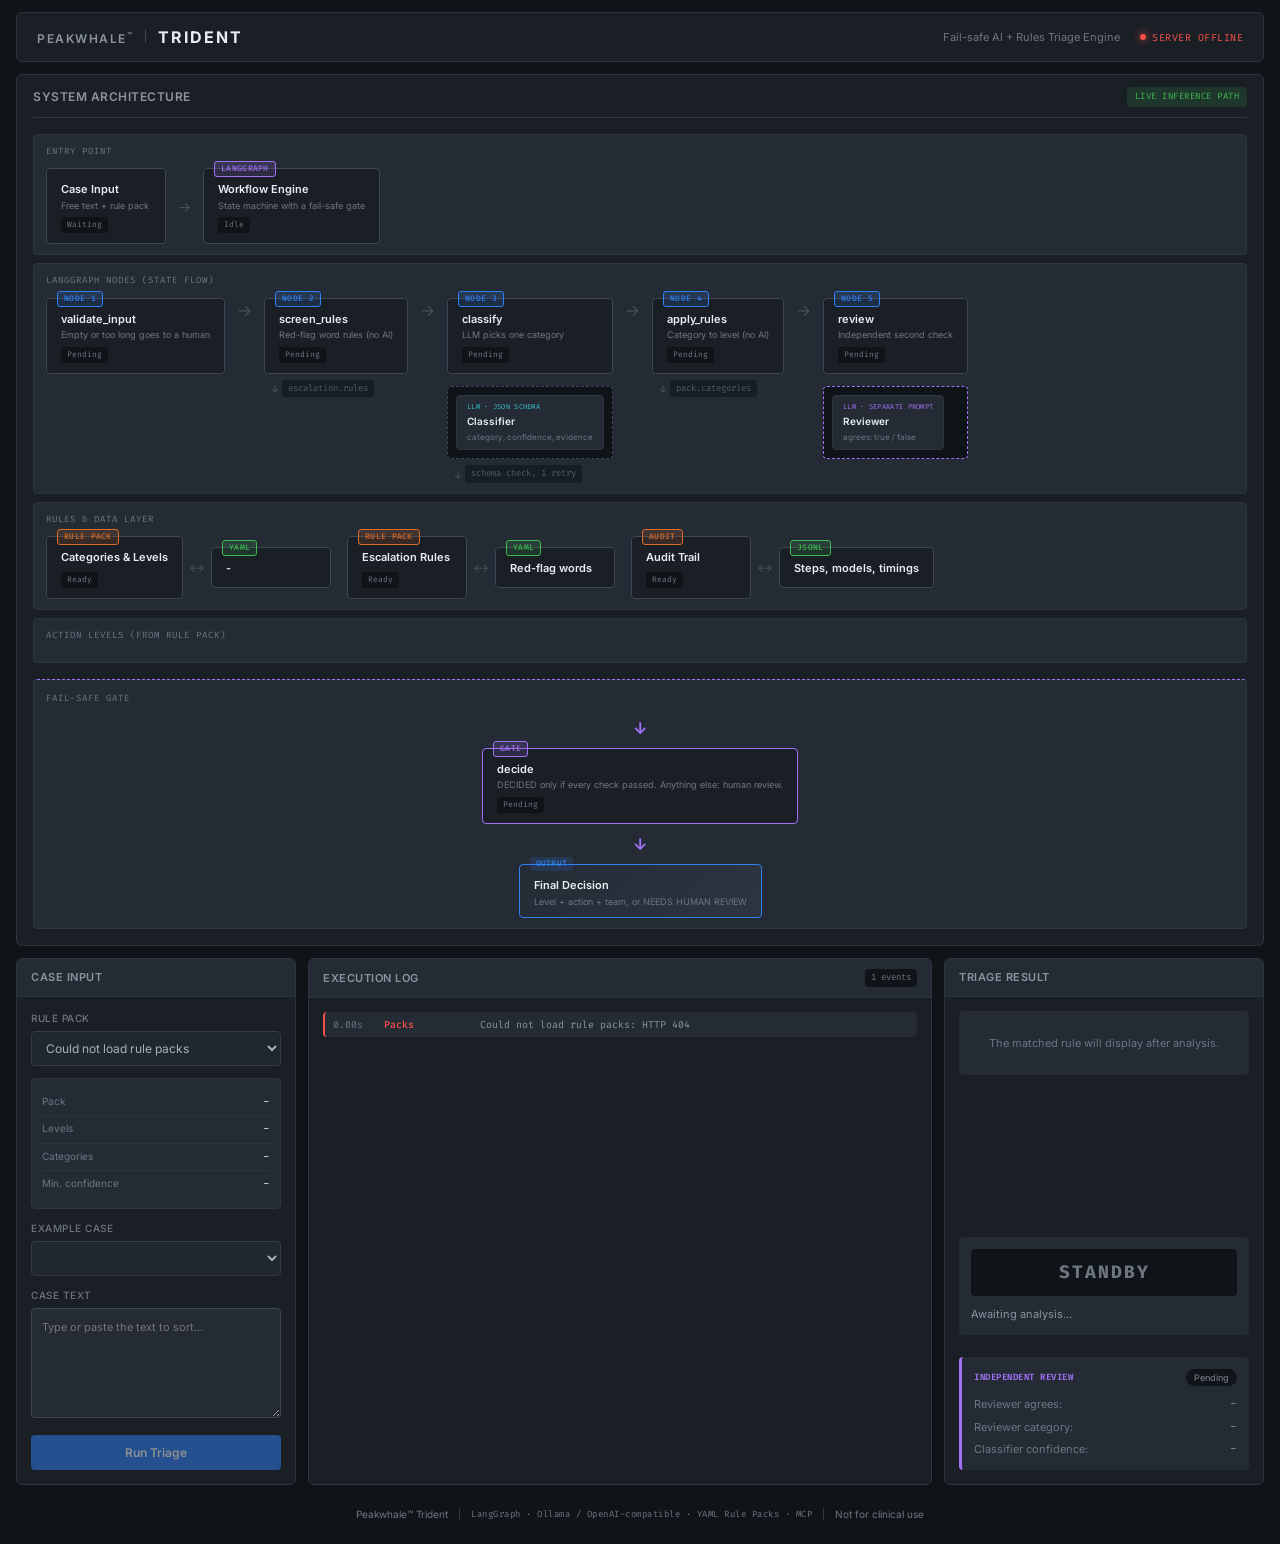
==== commit 503e4131: "Web UI: never cut long text, show a character count instead The textarea had maxlength=8000, so the " ====
--- a/src/trident/static/index.html
+++ b/src/trident/static/index.html
@@ -271,8 +271,11 @@
 
                         <div class="form-group">
                             <label for="case-text">Case Text</label>
-                            <textarea id="case-text" class="statement-box case-textarea" rows="5" maxlength="8000"
+                            <!-- No maxlength: the browser would cut pasted text without a word.
+                                 The server decides; text over the limit goes to human review. -->
+                            <textarea id="case-text" class="statement-box case-textarea" rows="5"
                                 placeholder="Type or paste the text to sort..."></textarea>
+                            <div class="char-count" id="char-count" aria-live="polite"></div>
                         </div>
 
                         <button id="analyze-btn" class="primary-btn" disabled>
--- a/src/trident/static/style.css
+++ b/src/trident/static/style.css
@@ -686,6 +686,17 @@
     outline: none;
     border-color: var(--accent-blue);
     color: var(--text-primary);
+}
+
+.char-count {
+    font-size: 10px;
+    color: var(--text-muted);
+    font-family: var(--font-mono);
+    text-align: right;
+}
+
+.char-count.over {
+    color: var(--status-yellow);
 }
 
 .primary-btn {
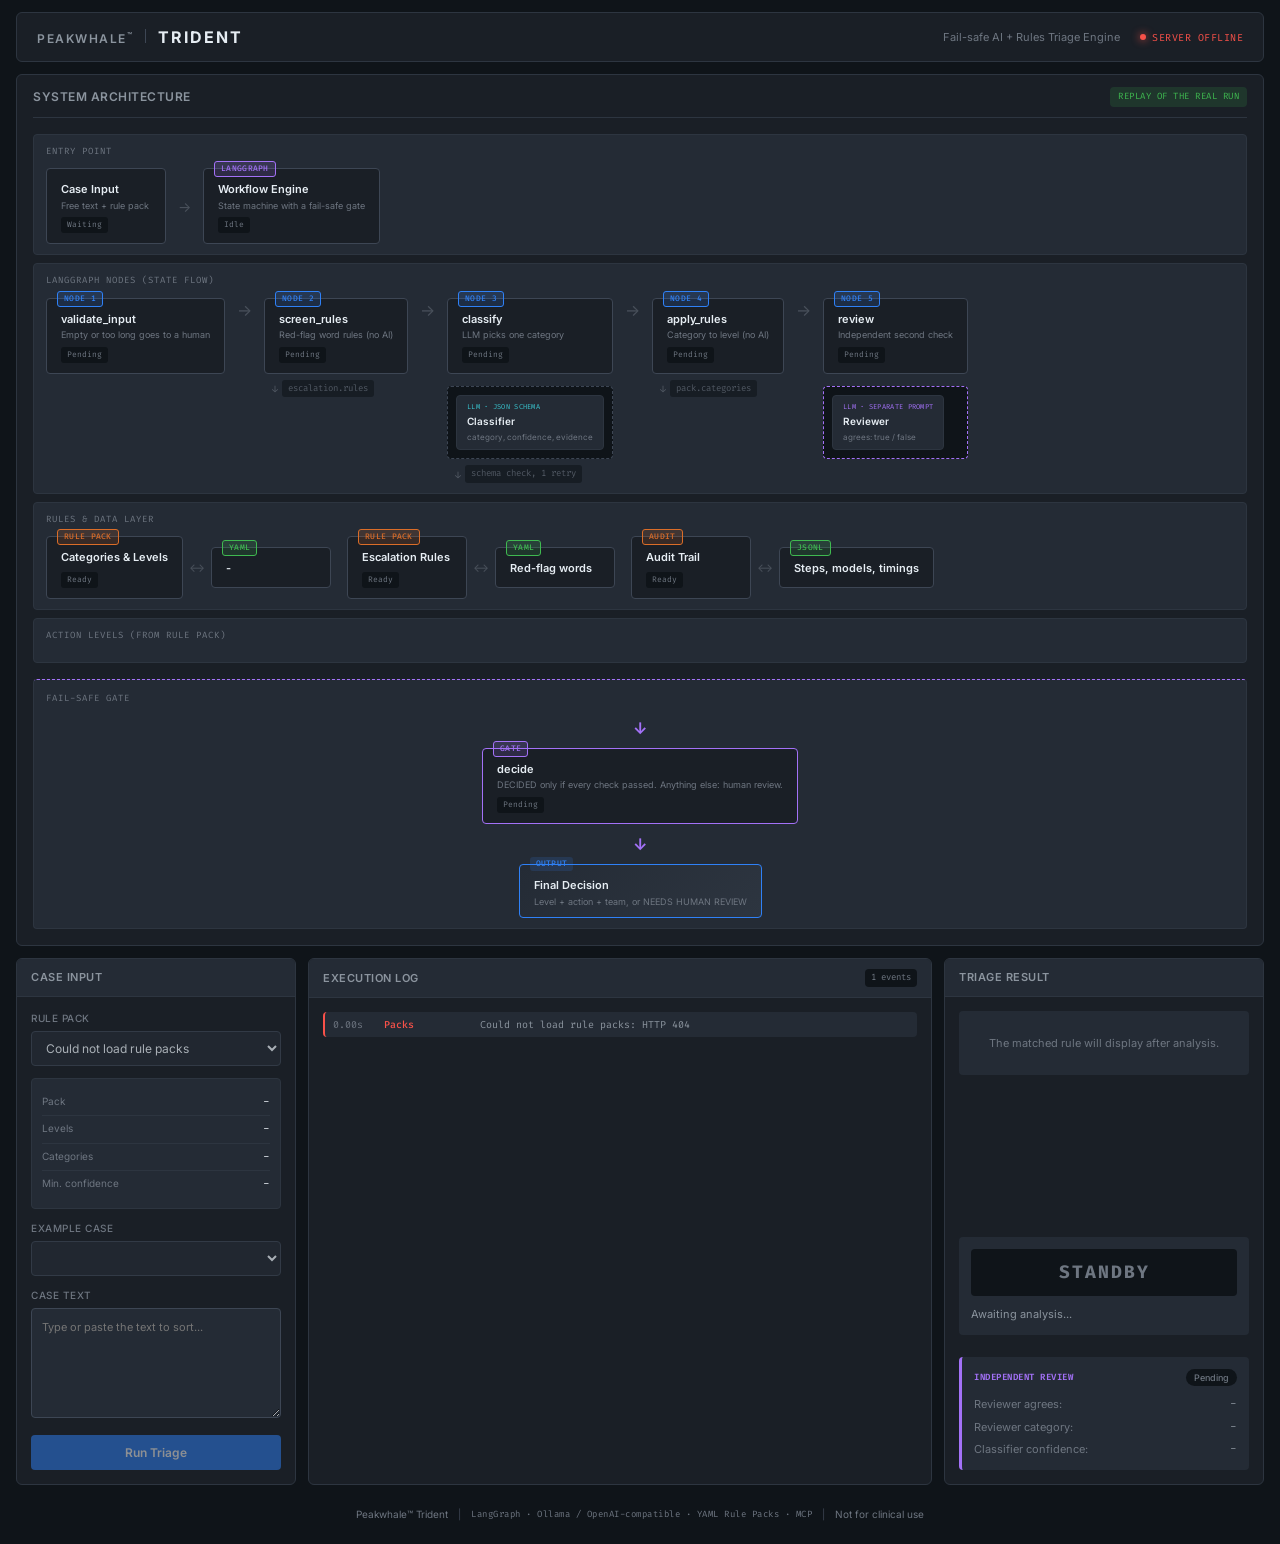
==== commit 1a03c368: "Web UI: show real step times and whether a JSONL log is written The log time column included the rep" ====
--- a/src/trident/static/index.html
+++ b/src/trident/static/index.html
@@ -39,7 +39,7 @@
             <section class="architecture-section">
                 <div class="section-title">
                     <h2>System Architecture</h2>
-                    <span class="section-badge">Live Inference Path</span>
+                    <span class="section-badge">Replay of the real run</span>
                 </div>
 
                 <div class="architecture-diagram">
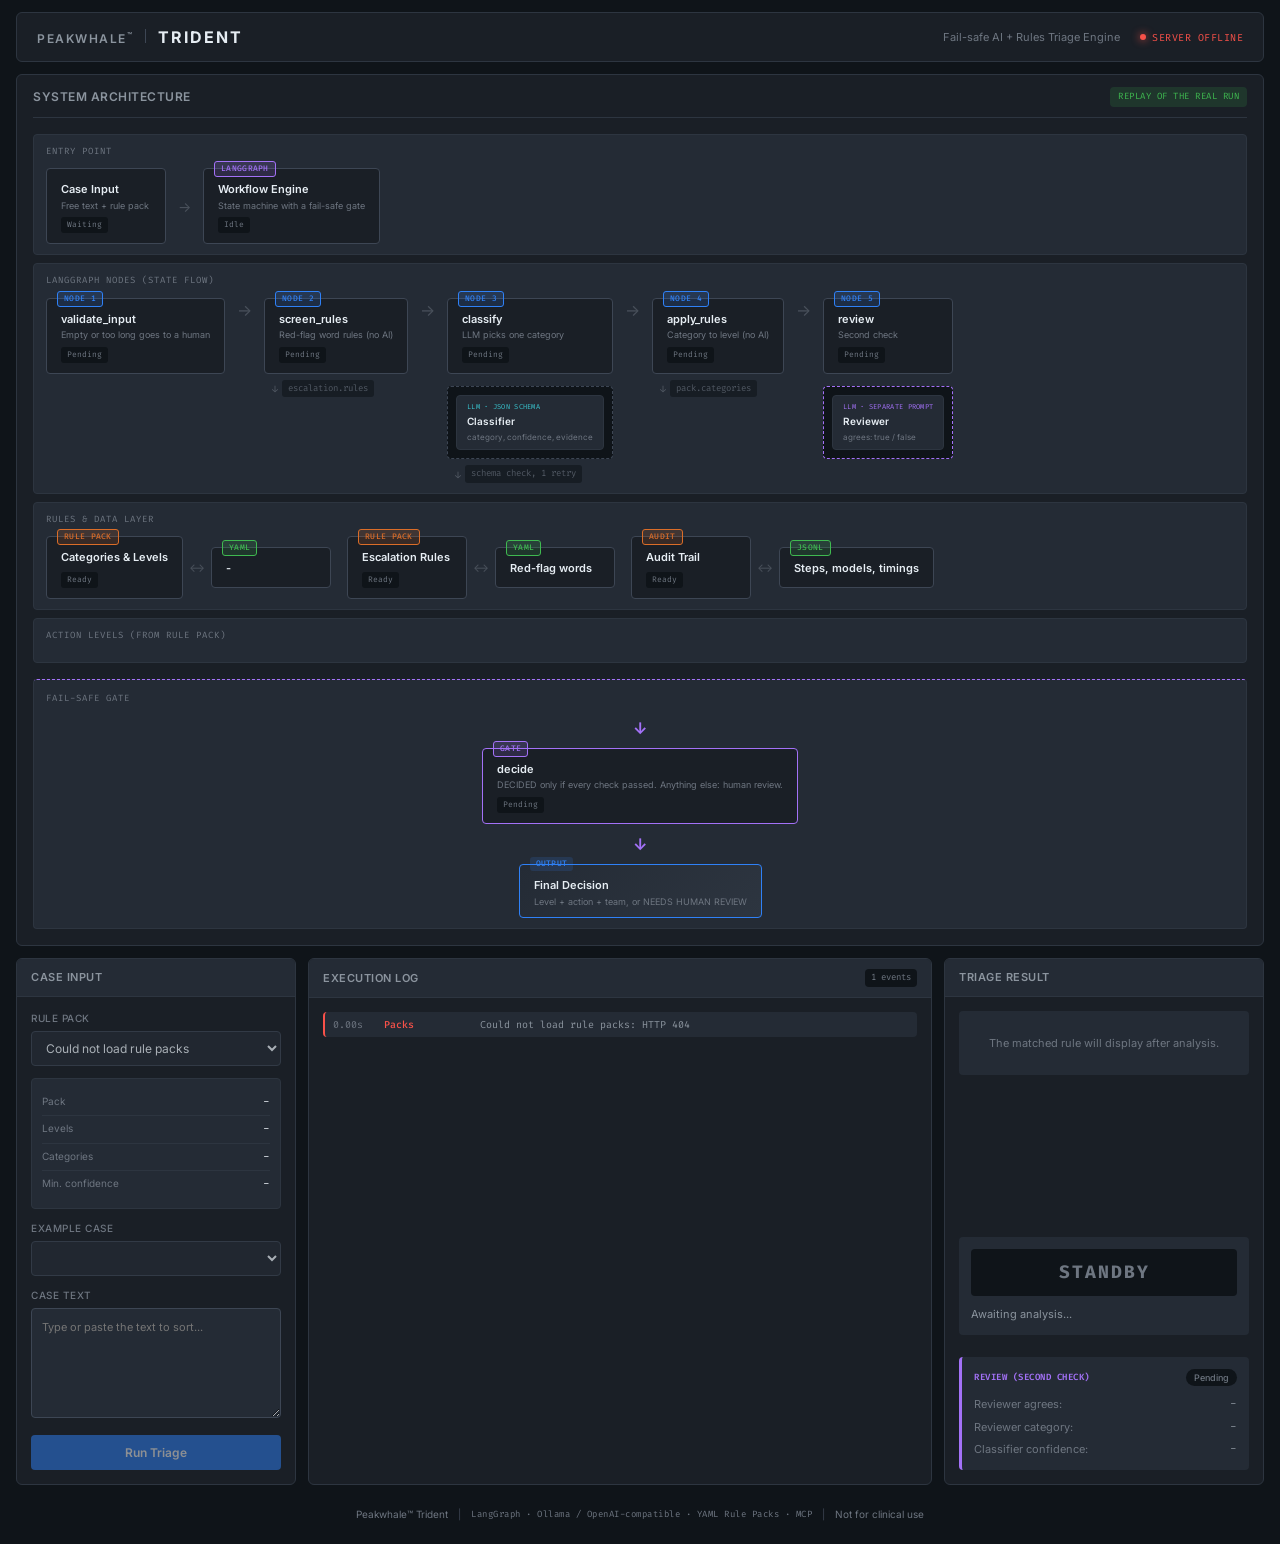
==== commit c5303d87: "Call the reviewer a second check, not an independent one By default it is the same model as the clas" ====
--- a/src/trident/static/index.html
+++ b/src/trident/static/index.html
@@ -141,7 +141,7 @@
                                 <div class="arch-block node-block" id="block-node-review">
                                     <div class="block-tag node-tag">Node 5</div>
                                     <div class="block-header">review</div>
-                                    <div class="block-desc">Independent second check</div>
+                                    <div class="block-desc">Second check</div>
                                     <div class="block-status" id="status-node-review">Pending</div>
                                 </div>
                                 <div class="agents-box review-agents">
@@ -318,10 +318,10 @@
                             </div>
                         </div>
 
-                        <!-- Independent review result -->
+                        <!-- Review result (second check) -->
                         <div class="qa-result" id="qa-result">
                             <div class="qa-header">
-                                <span class="qa-label">Independent Review</span>
+                                <span class="qa-label">Review (Second Check)</span>
                                 <span class="qa-badge" id="qa-badge">Pending</span>
                             </div>
                             <div class="qa-details">
